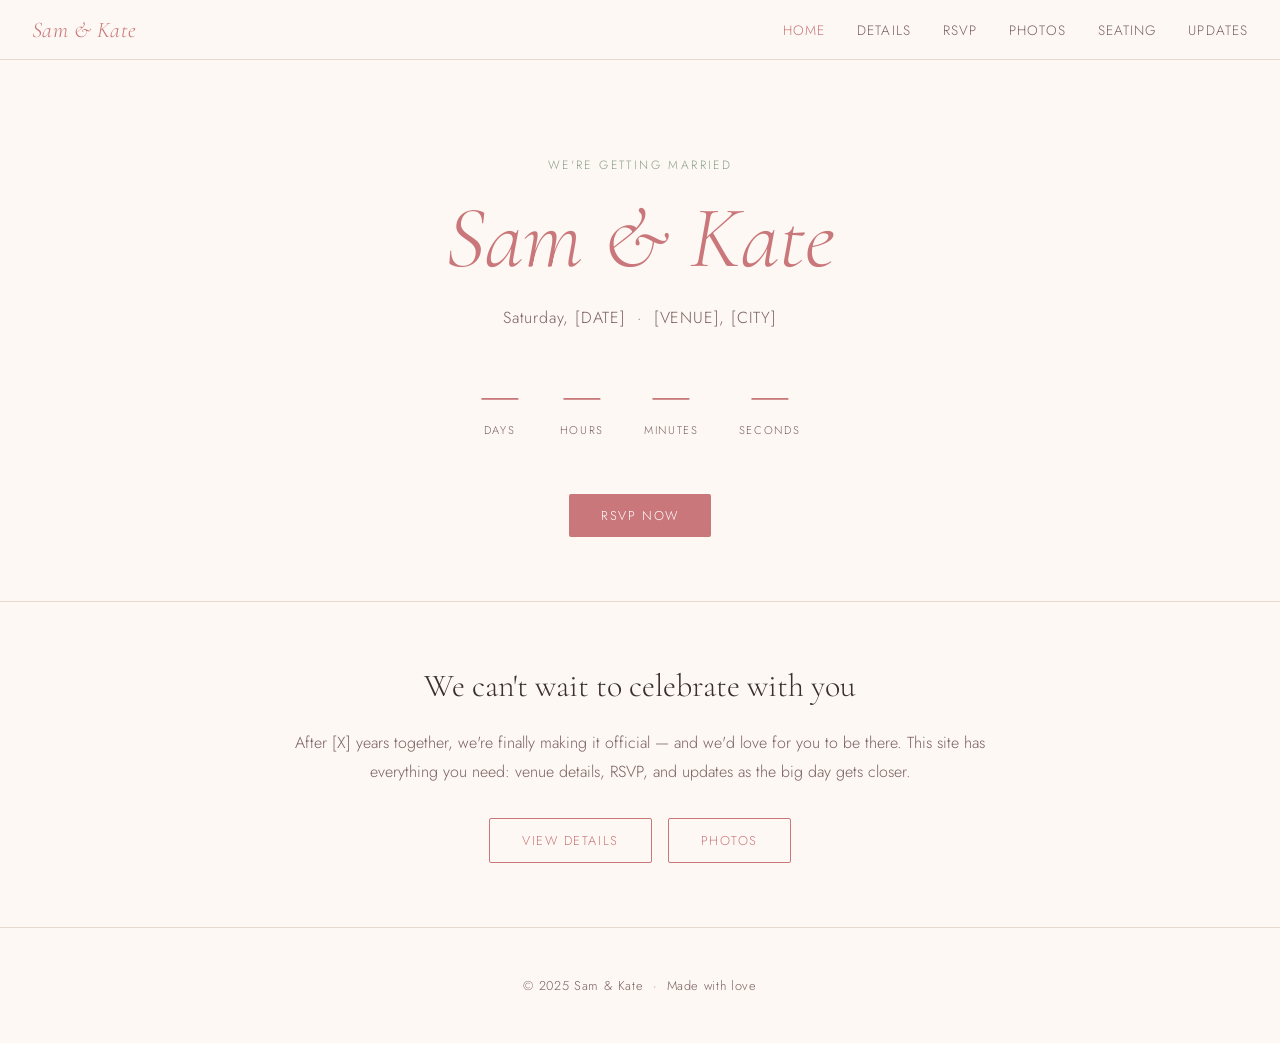
==== index.html @ 3dc7e6ca "Add full website skeleton — all pages + shared styles" ====
<!DOCTYPE html>
<html lang="en">
<head>
  <meta charset="UTF-8">
  <meta name="viewport" content="width=device-width, initial-scale=1.0">
  <title>Sam &amp; Kate — Wedding</title>
  <link rel="stylesheet" href="style.css">
</head>
<body>

  <nav>
    <a class="wordmark" href="index.html">Sam &amp; Kate</a>
    <button class="nav-toggle" aria-label="Menu" onclick="document.querySelector('nav ul').classList.toggle('open')">
      <span></span><span></span><span></span>
    </button>
    <ul>
      <li><a href="index.html" class="active">Home</a></li>
      <li><a href="details.html">Details</a></li>
      <li><a href="rsvp.html">RSVP</a></li>
      <li><a href="photos.html">Photos</a></li>
      <li><a href="seating.html">Seating</a></li>
      <li><a href="updates.html">Updates</a></li>
    </ul>
  </nav>

  <div class="page-hero" style="padding-top: 6rem; padding-bottom: 4rem;">
    <p class="eyebrow">We're getting married</p>
    <h1><em>Sam &amp; Kate</em></h1>
    <p class="sub">Saturday, [DATE] &nbsp;·&nbsp; [VENUE], [CITY]</p>

    <div id="countdown">
      <div class="unit"><div class="num" id="cd-days">—</div><div class="label">Days</div></div>
      <div class="unit"><div class="num" id="cd-hours">—</div><div class="label">Hours</div></div>
      <div class="unit"><div class="num" id="cd-mins">—</div><div class="label">Minutes</div></div>
      <div class="unit"><div class="num" id="cd-secs">—</div><div class="label">Seconds</div></div>
    </div>

    <a href="rsvp.html" class="btn" style="margin-top: 1rem;">RSVP Now</a>
  </div>

  <div class="section" style="text-align: center;">
    <h2>We can't wait to celebrate with you</h2>
    <p>After [X] years together, we're finally making it official — and we'd love for you to be there. This site has everything you need: venue details, RSVP, and updates as the big day gets closer.</p>
    <div style="margin-top: 2rem; display: flex; gap: 1rem; justify-content: center; flex-wrap: wrap;">
      <a href="details.html" class="btn btn-outline">View Details</a>
      <a href="photos.html" class="btn btn-outline">Photos</a>
    </div>
  </div>

  <footer>
    &copy; 2025 Sam &amp; Kate &nbsp;·&nbsp; Made with love
  </footer>

  <script>
    // Update [DATE] to your actual wedding date, e.g. new Date('2025-11-15T14:00:00')
    const weddingDate = new Date('[WEDDING_DATE]');

    function tick() {
      const now = new Date();
      const diff = weddingDate - now;
      if (isNaN(diff) || diff <= 0) return;
      const d = Math.floor(diff / 864e5);
      const h = Math.floor((diff % 864e5) / 36e5);
      const m = Math.floor((diff % 36e5) / 6e4);
      const s = Math.floor((diff % 6e4) / 1e3);
      document.getElementById('cd-days').textContent  = d;
      document.getElementById('cd-hours').textContent = String(h).padStart(2,'0');
      document.getElementById('cd-mins').textContent  = String(m).padStart(2,'0');
      document.getElementById('cd-secs').textContent  = String(s).padStart(2,'0');
    }
    tick();
    setInterval(tick, 1000);
  </script>

</body>
</html>
---- style.css ----
@import url('https://fonts.googleapis.com/css2?family=Cormorant+Garamond:ital,wght@0,300;0,400;1,300;1,400&family=Jost:wght@300;400&display=swap');

:root {
  --rose:    #c9777a;
  --rose-lt: #f0d9d9;
  --sage:    #8a9e8a;
  --cream:   #fdf8f3;
  --dark:    #3a2e2e;
  --mid:     #7a6060;
  --border:  #e8d8d0;
}

*, *::before, *::after { box-sizing: border-box; margin: 0; padding: 0; }

body {
  font-family: 'Jost', sans-serif;
  font-weight: 300;
  background: var(--cream);
  color: var(--dark);
  min-height: 100vh;
}

/* ── Nav ── */
nav {
  position: sticky;
  top: 0;
  z-index: 100;
  background: var(--cream);
  border-bottom: 1px solid var(--border);
  padding: 1rem 2rem;
  display: flex;
  align-items: center;
  justify-content: space-between;
}

nav .wordmark {
  font-family: 'Cormorant Garamond', serif;
  font-style: italic;
  font-size: 1.4rem;
  color: var(--rose);
  text-decoration: none;
  letter-spacing: 0.02em;
}

nav ul {
  list-style: none;
  display: flex;
  gap: 2rem;
}

nav ul a {
  text-decoration: none;
  color: var(--mid);
  font-size: 0.85rem;
  letter-spacing: 0.08em;
  text-transform: uppercase;
  transition: color 0.2s;
}

nav ul a:hover,
nav ul a.active { color: var(--rose); }

/* hamburger (mobile) */
.nav-toggle { display: none; background: none; border: none; cursor: pointer; }
.nav-toggle span {
  display: block; width: 22px; height: 1.5px;
  background: var(--dark); margin: 5px 0; transition: 0.3s;
}

/* ── Page sections ── */
.page-hero {
  text-align: center;
  padding: 5rem 2rem 3rem;
  border-bottom: 1px solid var(--border);
}

.page-hero .eyebrow {
  font-size: 0.75rem;
  letter-spacing: 0.2em;
  text-transform: uppercase;
  color: var(--sage);
  margin-bottom: 1rem;
}

.page-hero h1 {
  font-family: 'Cormorant Garamond', serif;
  font-size: clamp(2.8rem, 8vw, 5.5rem);
  font-weight: 300;
  line-height: 1.1;
  color: var(--dark);
}

.page-hero h1 em {
  font-style: italic;
  color: var(--rose);
}

.page-hero .sub {
  margin-top: 1.2rem;
  color: var(--mid);
  font-size: 1rem;
  letter-spacing: 0.05em;
}

.section {
  max-width: 800px;
  margin: 0 auto;
  padding: 4rem 2rem;
}

.section + .section { border-top: 1px solid var(--border); }

.section h2 {
  font-family: 'Cormorant Garamond', serif;
  font-size: 2rem;
  font-weight: 300;
  margin-bottom: 1.5rem;
  color: var(--dark);
}

.section p {
  line-height: 1.8;
  color: var(--mid);
  margin-bottom: 1rem;
}

/* ── Countdown ── */
#countdown {
  display: flex;
  justify-content: center;
  gap: 2.5rem;
  margin: 2.5rem 0;
}

#countdown .unit { text-align: center; }

#countdown .num {
  font-family: 'Cormorant Garamond', serif;
  font-size: 3rem;
  line-height: 1;
  color: var(--rose);
}

#countdown .label {
  font-size: 0.7rem;
  letter-spacing: 0.15em;
  text-transform: uppercase;
  color: var(--mid);
  margin-top: 0.3rem;
}

/* ── Detail cards ── */
.detail-grid {
  display: grid;
  grid-template-columns: repeat(auto-fit, minmax(280px, 1fr));
  gap: 1.5rem;
  margin-top: 2rem;
}

.detail-card {
  border: 1px solid var(--border);
  border-radius: 4px;
  padding: 2rem;
  background: #fff;
}

.detail-card h3 {
  font-family: 'Cormorant Garamond', serif;
  font-size: 1.3rem;
  margin-bottom: 0.8rem;
  color: var(--dark);
}

.detail-card p {
  font-size: 0.9rem;
  line-height: 1.7;
  color: var(--mid);
  margin: 0;
}

/* ── Button ── */
.btn {
  display: inline-block;
  padding: 0.75rem 2rem;
  background: var(--rose);
  color: #fff;
  text-decoration: none;
  font-size: 0.8rem;
  letter-spacing: 0.12em;
  text-transform: uppercase;
  border-radius: 2px;
  border: none;
  cursor: pointer;
  transition: background 0.2s;
}

.btn:hover { background: #b56568; }

.btn-outline {
  background: transparent;
  color: var(--rose);
  border: 1px solid var(--rose);
}

.btn-outline:hover { background: var(--rose-lt); }

/* ── RSVP iframe ── */
.rsvp-embed {
  width: 100%;
  border: none;
  border-radius: 4px;
  min-height: 900px;
}

/* ── Photo grid placeholder ── */
.photo-placeholder {
  background: var(--rose-lt);
  border-radius: 4px;
  padding: 4rem 2rem;
  text-align: center;
  color: var(--mid);
  font-size: 0.9rem;
}

/* ── Updates list ── */
.updates-list { list-style: none; }

.updates-list li {
  padding: 1.5rem 0;
  border-bottom: 1px solid var(--border);
  display: grid;
  grid-template-columns: 100px 1fr;
  gap: 1.5rem;
}

.updates-list .date {
  font-size: 0.75rem;
  letter-spacing: 0.1em;
  text-transform: uppercase;
  color: var(--sage);
  padding-top: 0.2rem;
}

.updates-list .body { color: var(--mid); line-height: 1.7; }
.updates-list .body strong { color: var(--dark); font-weight: 400; display: block; margin-bottom: 0.3rem; }

/* ── Footer ── */
footer {
  text-align: center;
  padding: 3rem 2rem;
  border-top: 1px solid var(--border);
  font-size: 0.8rem;
  color: var(--mid);
  letter-spacing: 0.05em;
}

/* ── Mobile ── */
@media (max-width: 640px) {
  nav ul { display: none; flex-direction: column; gap: 1rem; }
  nav ul.open { display: flex; position: absolute; top: 60px; left: 0; right: 0; background: var(--cream); padding: 1.5rem 2rem; border-bottom: 1px solid var(--border); }
  .nav-toggle { display: block; }

  #countdown { gap: 1.2rem; }
  #countdown .num { font-size: 2.2rem; }

  .updates-list li { grid-template-columns: 1fr; gap: 0.3rem; }
}
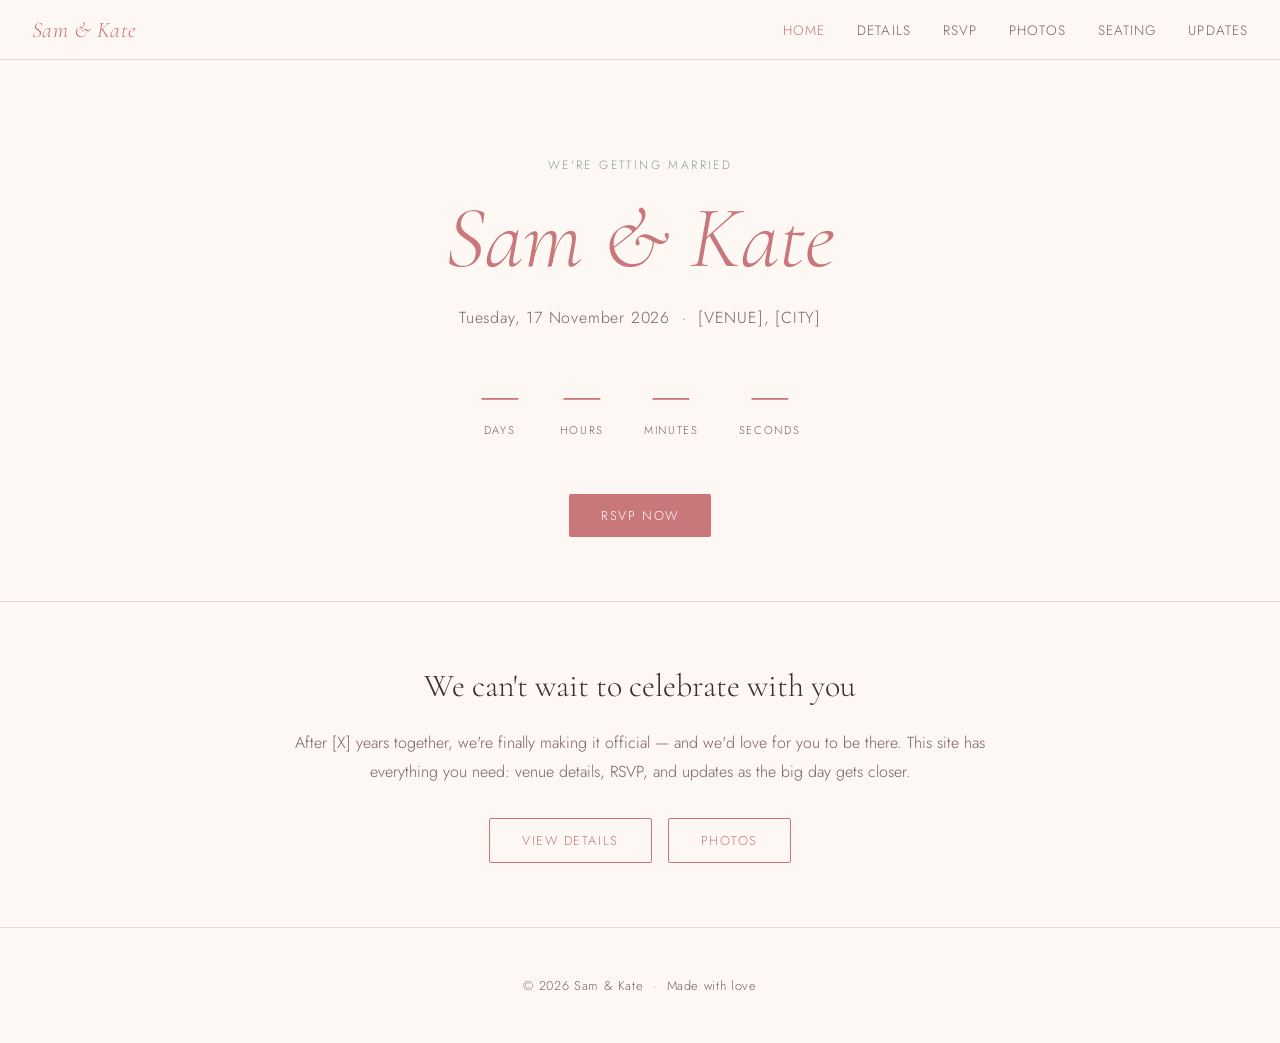
==== commit aa7b9277: "Set wedding date to 17 November 2026, update footers to 2026" ====
--- a/index.html
+++ b/index.html
@@ -26,7 +26,7 @@
   <div class="page-hero" style="padding-top: 6rem; padding-bottom: 4rem;">
     <p class="eyebrow">We're getting married</p>
     <h1><em>Sam &amp; Kate</em></h1>
-    <p class="sub">Saturday, [DATE] &nbsp;·&nbsp; [VENUE], [CITY]</p>
+    <p class="sub">Tuesday, 17 November 2026 &nbsp;·&nbsp; [VENUE], [CITY]</p>
 
     <div id="countdown">
       <div class="unit"><div class="num" id="cd-days">—</div><div class="label">Days</div></div>
@@ -48,12 +48,12 @@
   </div>
 
   <footer>
-    &copy; 2025 Sam &amp; Kate &nbsp;·&nbsp; Made with love
+    &copy; 2026 Sam &amp; Kate &nbsp;·&nbsp; Made with love
   </footer>
 
   <script>
     // Update [DATE] to your actual wedding date, e.g. new Date('2025-11-15T14:00:00')
-    const weddingDate = new Date('[WEDDING_DATE]');
+    const weddingDate = new Date('2026-11-17T14:00:00');
 
     function tick() {
       const now = new Date();
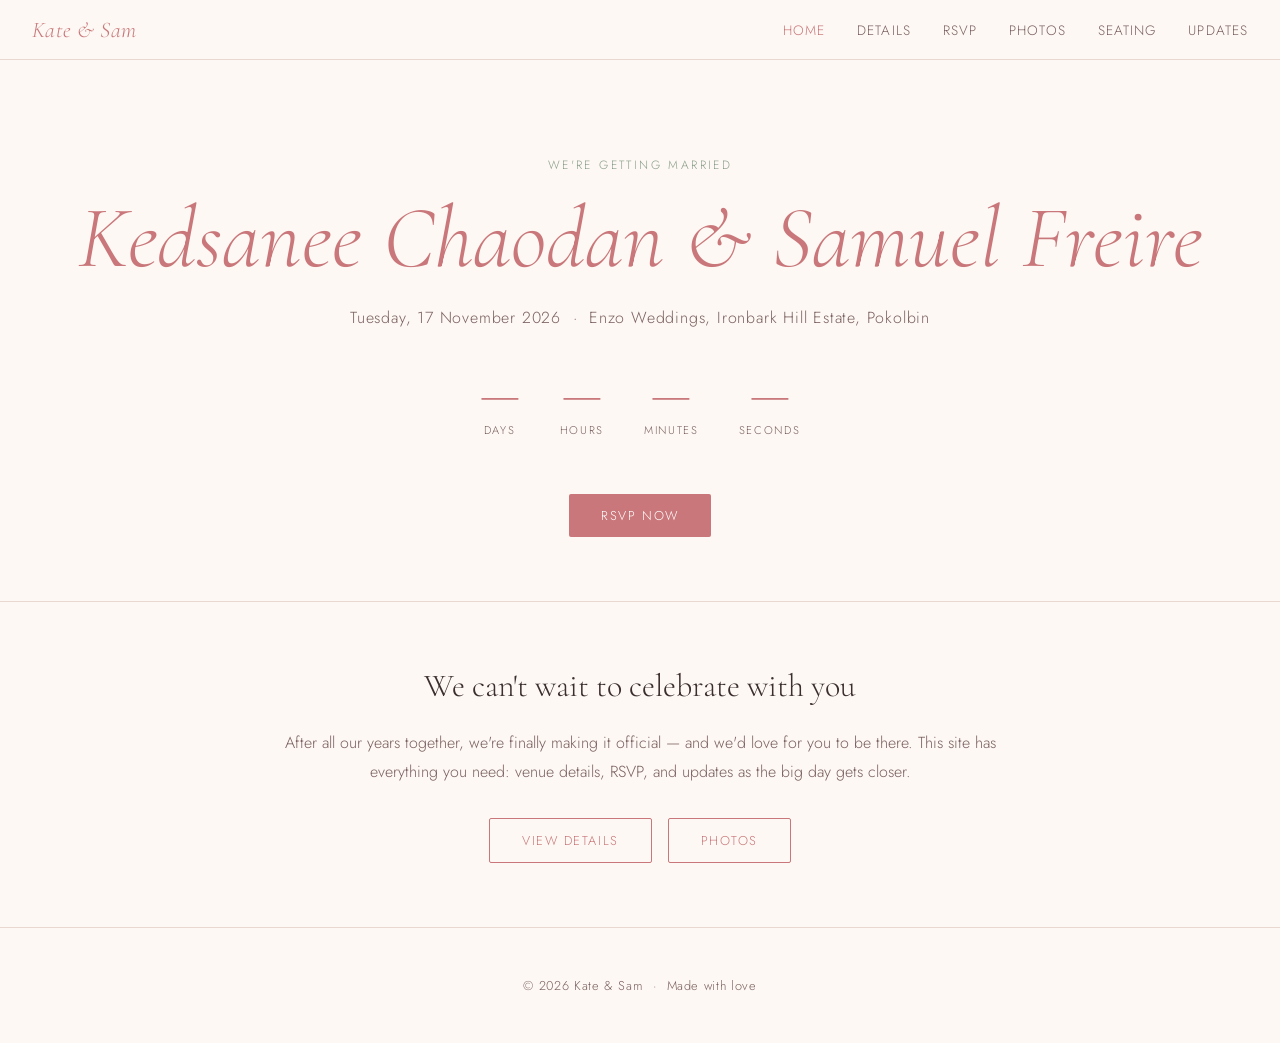
==== commit bcdd009f: "Fill placeholders from invitation scans; use Kate & Sam display name - Display name Sam & Kate -> Ka" ====
--- a/index.html
+++ b/index.html
@@ -3,13 +3,13 @@
 <head>
   <meta charset="UTF-8">
   <meta name="viewport" content="width=device-width, initial-scale=1.0">
-  <title>Sam &amp; Kate — Wedding</title>
+  <title>Kate &amp; Sam — Wedding</title>
   <link rel="stylesheet" href="style.css">
 </head>
 <body>
 
   <nav>
-    <a class="wordmark" href="index.html">Sam &amp; Kate</a>
+    <a class="wordmark" href="index.html">Kate &amp; Sam</a>
     <button class="nav-toggle" aria-label="Menu" onclick="document.querySelector('nav ul').classList.toggle('open')">
       <span></span><span></span><span></span>
     </button>
@@ -25,8 +25,8 @@
 
   <div class="page-hero" style="padding-top: 6rem; padding-bottom: 4rem;">
     <p class="eyebrow">We're getting married</p>
-    <h1><em>Sam &amp; Kate</em></h1>
-    <p class="sub">Tuesday, 17 November 2026 &nbsp;·&nbsp; [VENUE], [CITY]</p>
+    <h1><em>Kedsanee Chaodan &amp; Samuel Freire</em></h1>
+    <p class="sub">Tuesday, 17 November 2026 &nbsp;·&nbsp; Enzo Weddings, Ironbark Hill Estate, Pokolbin</p>
 
     <div id="countdown">
       <div class="unit"><div class="num" id="cd-days">—</div><div class="label">Days</div></div>
@@ -40,7 +40,7 @@
 
   <div class="section" style="text-align: center;">
     <h2>We can't wait to celebrate with you</h2>
-    <p>After [X] years together, we're finally making it official — and we'd love for you to be there. This site has everything you need: venue details, RSVP, and updates as the big day gets closer.</p>
+    <p>After all our years together, we're finally making it official — and we'd love for you to be there. This site has everything you need: venue details, RSVP, and updates as the big day gets closer.</p>
     <div style="margin-top: 2rem; display: flex; gap: 1rem; justify-content: center; flex-wrap: wrap;">
       <a href="details.html" class="btn btn-outline">View Details</a>
       <a href="photos.html" class="btn btn-outline">Photos</a>
@@ -48,12 +48,12 @@
   </div>
 
   <footer>
-    &copy; 2026 Sam &amp; Kate &nbsp;·&nbsp; Made with love
+    &copy; 2026 Kate &amp; Sam &nbsp;·&nbsp; Made with love
   </footer>
 
   <script>
-    // Update [DATE] to your actual wedding date, e.g. new Date('2025-11-15T14:00:00')
-    const weddingDate = new Date('2026-11-17T14:00:00');
+    // Wedding starts from 3:30 PM on Tuesday 17 November 2026 (Hunter Valley, AEDT).
+    const weddingDate = new Date('2026-11-17T15:30:00+11:00');
 
     function tick() {
       const now = new Date();
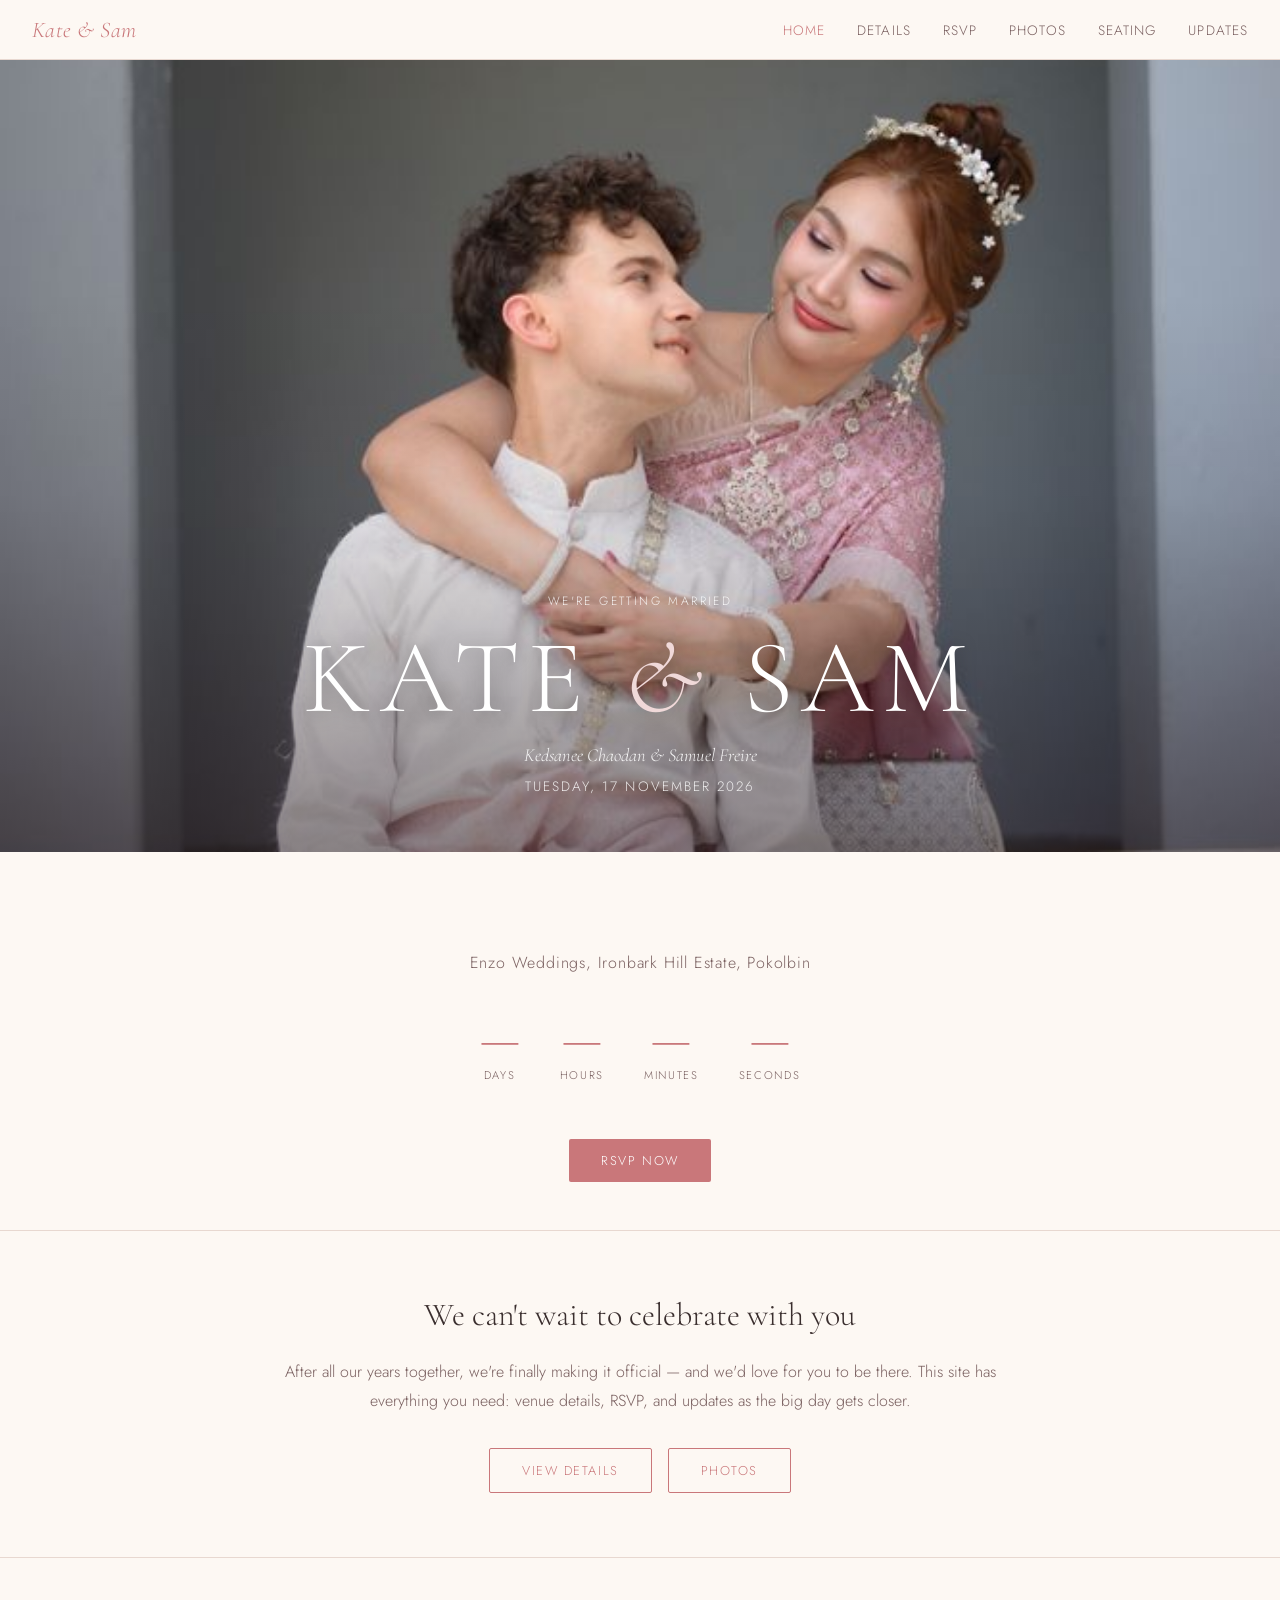
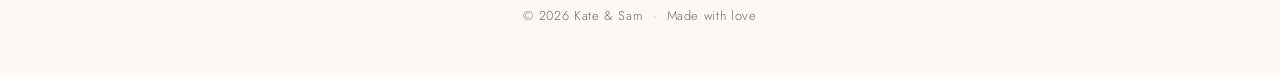
==== commit fadab461: "Redesign home hero and Details page - Full-bleed cover photo hero on the home page with names and da" ====
--- a/index.html
+++ b/index.html
@@ -23,10 +23,21 @@
     </ul>
   </nav>
 
-  <div class="page-hero" style="padding-top: 6rem; padding-bottom: 4rem;">
-    <p class="eyebrow">We're getting married</p>
-    <h1><em>Kedsanee Chaodan &amp; Samuel Freire</em></h1>
-    <p class="sub">Tuesday, 17 November 2026 &nbsp;·&nbsp; Enzo Weddings, Ironbark Hill Estate, Pokolbin</p>
+  <header class="cover">
+    <picture>
+      <source media="(max-width: 640px)" srcset="images/cover-sm.jpg">
+      <img src="images/cover.jpg" alt="Kate and Sam" fetchpriority="high">
+    </picture>
+    <div class="cover-text">
+      <p class="eyebrow">We're getting married</p>
+      <h1>Kate <em>&amp;</em> Sam</h1>
+      <p class="cover-names">Kedsanee Chaodan &amp; Samuel Freire</p>
+      <p class="cover-date">Tuesday, 17 November 2026</p>
+    </div>
+  </header>
+
+  <div class="page-hero home-intro">
+    <p class="sub">Enzo Weddings, Ironbark Hill Estate, Pokolbin</p>
 
     <div id="countdown">
       <div class="unit"><div class="num" id="cd-days">—</div><div class="label">Days</div></div>
--- a/style.css
+++ b/style.css
@@ -1,4 +1,4 @@
-@import url('https://fonts.googleapis.com/css2?family=Cormorant+Garamond:ital,wght@0,300;0,400;1,300;1,400&family=Jost:wght@300;400&display=swap');
+@import url('https://fonts.googleapis.com/css2?family=Cormorant+Garamond:ital,wght@0,300;0,400;0,600;1,300;1,400&family=Jost:wght@300;400&display=swap');
 
 :root {
   --rose:    #c9777a;
@@ -67,6 +67,255 @@
   background: var(--dark); margin: 5px 0; transition: 0.3s;
 }
 
+/* ── Cover photo hero (home) ── */
+.cover {
+  position: relative;
+  height: 88vh;
+  min-height: 520px;
+  overflow: hidden;
+  background: var(--dark);
+}
+
+.cover img {
+  width: 100%;
+  height: 100%;
+  object-fit: cover;
+  object-position: 50% 62%;
+  display: block;
+}
+
+.cover::after {
+  content: '';
+  position: absolute;
+  inset: 0;
+  background: linear-gradient(to top, rgba(40, 28, 30, 0.55) 0%, rgba(40, 28, 30, 0.1) 45%, rgba(40, 28, 30, 0) 70%);
+}
+
+.cover-text {
+  position: absolute;
+  left: 0; right: 0; bottom: 3.5rem;
+  z-index: 1;
+  text-align: center;
+  color: #fff;
+  padding: 0 1.5rem;
+}
+
+.cover-text .eyebrow {
+  font-size: 0.75rem;
+  letter-spacing: 0.2em;
+  text-transform: uppercase;
+  color: rgba(255, 255, 255, 0.85);
+  margin-bottom: 1rem;
+}
+
+.cover-text h1 {
+  font-family: 'Cormorant Garamond', serif;
+  font-size: clamp(3.2rem, 9vw, 6.5rem);
+  font-weight: 300;
+  letter-spacing: 0.08em;
+  line-height: 1;
+  text-transform: uppercase;
+  text-shadow: 0 2px 20px rgba(0, 0, 0, 0.3);
+}
+
+.cover-text h1 em {
+  font-style: italic;
+  text-transform: none;
+  color: var(--rose-lt);
+}
+
+.cover-text .cover-names {
+  font-family: 'Cormorant Garamond', serif;
+  font-style: italic;
+  font-size: 1.15rem;
+  margin-top: 0.9rem;
+  color: rgba(255, 255, 255, 0.9);
+}
+
+.cover-text .cover-date {
+  margin-top: 0.6rem;
+  font-size: 0.85rem;
+  letter-spacing: 0.15em;
+  text-transform: uppercase;
+  color: rgba(255, 255, 255, 0.85);
+}
+
+.home-intro { padding-top: 3rem; padding-bottom: 3.5rem; }
+
+/* ── Venue (invitation-style stack) ── */
+.venue-block { margin-top: 2.5rem; }
+
+.venue h2 { margin-bottom: 0.5rem; }
+
+.script {
+  font-family: 'Cormorant Garamond', serif;
+  font-style: italic;
+  font-weight: 300;
+  font-size: 2.1rem;
+  color: var(--rose);
+  margin-bottom: 0.6rem;
+  line-height: 1;
+}
+
+.venue-lead {
+  font-family: 'Cormorant Garamond', serif;
+  font-size: 1.25rem;
+  line-height: 1.55;
+  color: var(--dark);
+  margin-bottom: 0.6rem;
+}
+
+.venue-note {
+  font-size: 0.9rem;
+  max-width: 460px;
+  margin: 0 auto 0.8rem;
+}
+
+.venue-sketch {
+  display: block;
+  width: min(360px, 90%);
+  margin: 0.5rem auto 1.2rem;
+}
+
+.venue-divider {
+  display: block;
+  width: 1px;
+  height: 3.5rem;
+  margin: 3rem auto 0.5rem;
+  background: var(--rose);
+  opacity: 0.5;
+}
+
+.btn-pill {
+  border-radius: 999px;
+  padding: 0.6rem 2rem;
+  font-size: 0.72rem;
+  letter-spacing: 0.2em;
+  margin-top: 0.4rem;
+}
+
+/* ── Coach schedule ── */
+.coach {
+  max-width: 480px;
+  margin: 2rem auto 0;
+  text-align: left;
+}
+
+.coach h4 {
+  font-size: 0.72rem;
+  letter-spacing: 0.2em;
+  text-transform: uppercase;
+  color: var(--sage);
+  text-align: center;
+  margin-bottom: 0.8rem;
+}
+
+.stops { list-style: none; border-top: 1px solid var(--border); }
+
+.stops li {
+  display: grid;
+  grid-template-columns: 70px 1fr auto;
+  gap: 1rem;
+  align-items: center;
+  padding: 0.8rem 0;
+  border-bottom: 1px solid var(--border);
+}
+
+.stop-time {
+  font-family: 'Cormorant Garamond', serif;
+  font-weight: 600;
+  font-size: 1.05rem;
+  color: var(--dark);
+}
+
+.stop-body { display: flex; flex-direction: column; gap: 0.1rem; }
+.stop-body strong { font-weight: 400; color: var(--dark); font-size: 0.9rem; }
+.stop-body span { font-size: 0.78rem; color: var(--mid); }
+
+.stop-map {
+  font-size: 0.65rem;
+  letter-spacing: 0.15em;
+  text-transform: uppercase;
+  color: var(--rose);
+  text-decoration: none;
+  border: 1px solid var(--rose);
+  border-radius: 999px;
+  padding: 0.35rem 0.9rem;
+  white-space: nowrap;
+  transition: background 0.2s;
+}
+
+.stop-map:hover { background: var(--rose-lt); }
+
+/* ── Run sheet timeline ── */
+.timeline {
+  list-style: none;
+  max-width: 560px;
+  margin: 3rem auto 0;
+  position: relative;
+}
+
+.timeline::before {
+  content: '';
+  position: absolute;
+  left: 50%;
+  top: 1.5rem; bottom: 1.5rem;
+  width: 1px;
+  background: var(--rose);
+  opacity: 0.5;
+  transform: translateX(-50%);
+}
+
+.timeline li {
+  display: grid;
+  grid-template-columns: 1fr 1fr;
+  align-items: center;
+  column-gap: 3rem;
+  position: relative;
+  padding: 1.1rem 0;
+}
+
+.timeline li::before {
+  content: '';
+  position: absolute;
+  left: 50%;
+  top: 50%;
+  width: 8px; height: 8px;
+  border-radius: 50%;
+  background: var(--rose);
+  transform: translate(-50%, -50%);
+}
+
+/* alternate sides: odd rows icon-left / text-right, even rows swapped */
+.timeline li:nth-child(odd)  .tl-icon { grid-column: 1; justify-self: end; }
+.timeline li:nth-child(odd)  .tl-text { grid-column: 2; text-align: left; }
+.timeline li:nth-child(even) .tl-icon { grid-column: 2; justify-self: start; }
+.timeline li:nth-child(even) .tl-text { grid-column: 1; text-align: right; grid-row: 1; }
+
+.tl-icon svg {
+  width: 44px; height: 44px;
+  fill: var(--dark);
+  opacity: 0.85;
+}
+
+.tl-text { display: flex; flex-direction: column; gap: 0.25rem; }
+
+.timeline .time {
+  font-family: 'Cormorant Garamond', serif;
+  font-weight: 600;
+  font-size: 1.3rem;
+  letter-spacing: 0.05em;
+  color: var(--dark);
+}
+
+.timeline .event {
+  font-size: 0.72rem;
+  letter-spacing: 0.15em;
+  text-transform: uppercase;
+  color: var(--mid);
+  line-height: 1.6;
+}
+
 /* ── Page sections ── */
 .page-hero {
   text-align: center;
@@ -177,6 +426,39 @@
   color: var(--mid);
   margin: 0;
 }
+
+/* ── Details page: centred text ── */
+.details-page .section,
+.details-page .detail-card { text-align: center; }
+
+/* ── Dress code swatches ── */
+.swatches {
+  list-style: none;
+  display: flex;
+  justify-content: center;
+  gap: 2.5rem;
+  margin-top: 1.5rem;
+}
+
+.swatches li {
+  display: flex;
+  flex-direction: column;
+  align-items: center;
+  gap: 0.6rem;
+}
+
+.swatch {
+  display: block;
+  width: 56px;
+  height: 56px;
+  border-radius: 50%;
+  border: 1px solid var(--border);
+  box-shadow: 0 2px 6px rgba(58, 46, 46, 0.08);
+}
+
+.swatch-pink  { background: #e8b4b8; }
+.swatch-grey  { background: #9a9a9a; }
+.swatch-black { background: #1f1a1a; }
 
 /* ── Button ── */
 .btn {
@@ -264,4 +546,16 @@
   #countdown .num { font-size: 2.2rem; }
 
   .updates-list li { grid-template-columns: 1fr; gap: 0.3rem; }
-}
+
+  .stops li { grid-template-columns: 60px 1fr; }
+  .stop-map { grid-column: 2; justify-self: start; }
+
+  .timeline li { column-gap: 1.5rem; padding: 0.9rem 0; }
+  .tl-icon svg { width: 36px; height: 36px; }
+  .timeline .event { font-size: 0.65rem; letter-spacing: 0.1em; }
+
+  .cover { height: 92vh; min-height: 560px; }
+  .cover img { object-position: 50% 55%; }
+  .cover-text { bottom: 2.5rem; }
+  .cover-text h1 { letter-spacing: 0.06em; }
+}
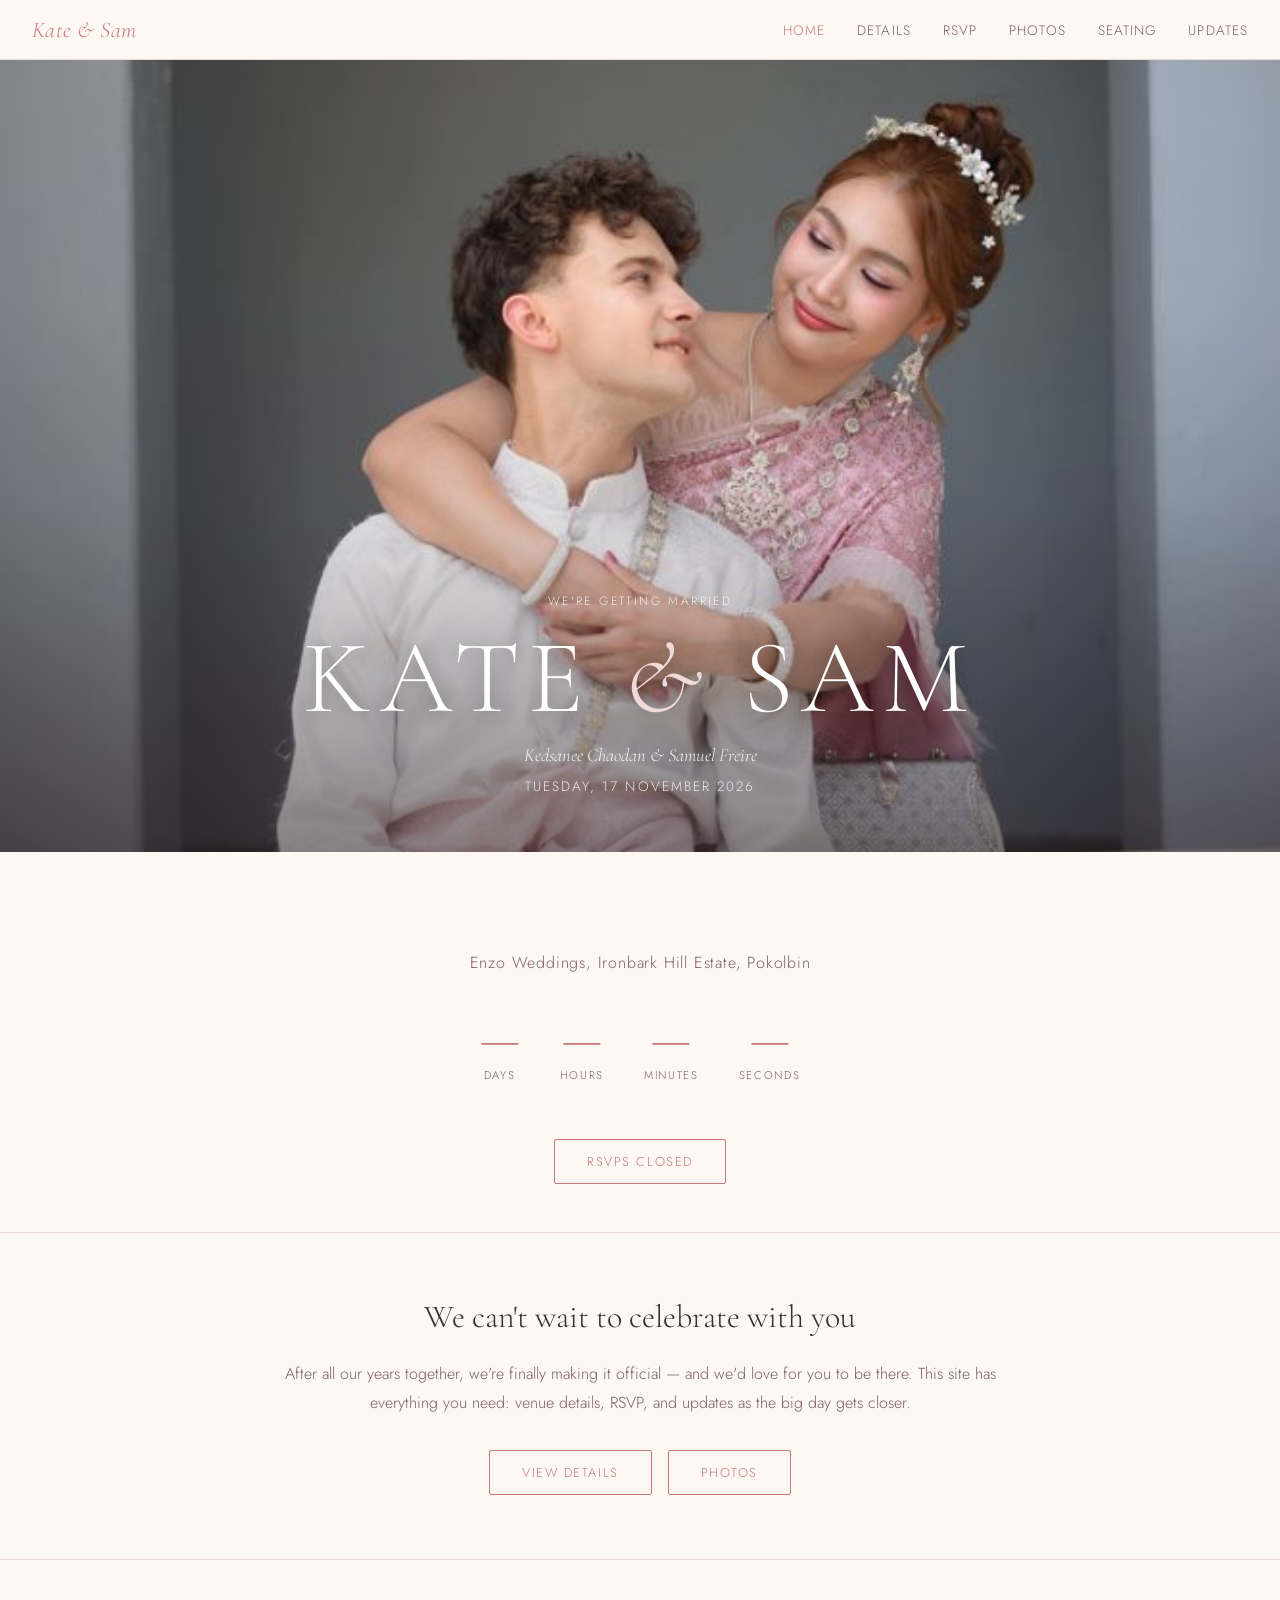
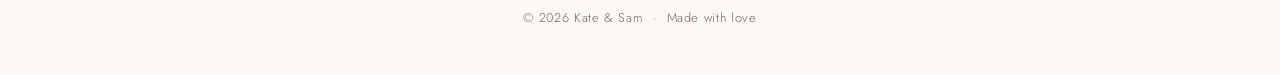
==== commit ee8d64ef: "Close RSVPs: replace form with closed notice Co-Authored-By: Claude Fable 5.1 <noreply@anthropic.com" ====
--- a/index.html
+++ b/index.html
@@ -4,7 +4,7 @@
   <meta charset="UTF-8">
   <meta name="viewport" content="width=device-width, initial-scale=1.0">
   <title>Kate &amp; Sam — Wedding</title>
-  <link rel="stylesheet" href="style.css">
+  <link rel="stylesheet" href="style.css?v=3">
 </head>
 <body>
 
@@ -46,7 +46,7 @@
       <div class="unit"><div class="num" id="cd-secs">—</div><div class="label">Seconds</div></div>
     </div>
 
-    <a href="rsvp.html" class="btn" style="margin-top: 1rem;">RSVP Now</a>
+    <a href="rsvp.html" class="btn btn-outline" style="margin-top: 1rem;">RSVPs Closed</a>
   </div>
 
   <div class="section" style="text-align: center;">
--- a/style.css
+++ b/style.css
@@ -431,34 +431,40 @@
 .details-page .section,
 .details-page .detail-card { text-align: center; }
 
-/* ── Dress code swatches ── */
-.swatches {
-  list-style: none;
+/* ── Dress code attire silhouettes ── */
+.attire {
   display: flex;
   justify-content: center;
+  align-items: stretch;
   gap: 2.5rem;
-  margin-top: 1.5rem;
-}
-
-.swatches li {
+  margin-top: 2.5rem;
+}
+
+.attire-group {
   display: flex;
   flex-direction: column;
   align-items: center;
-  gap: 0.6rem;
-}
-
-.swatch {
-  display: block;
-  width: 56px;
-  height: 56px;
-  border-radius: 50%;
-  border: 1px solid var(--border);
-  box-shadow: 0 2px 6px rgba(58, 46, 46, 0.08);
-}
-
-.swatch-pink  { background: #e8b4b8; }
-.swatch-grey  { background: #9a9a9a; }
-.swatch-black { background: #1f1a1a; }
+  gap: 1rem;
+}
+
+.attire-row {
+  display: flex;
+  align-items: flex-end;
+  gap: 1.4rem;
+  height: 64px;
+}
+
+.attire-row img { height: 64px; width: auto; display: block; }
+
+.attire-label {
+  font-size: 0.7rem;
+  letter-spacing: 0.2em;
+  text-transform: uppercase;
+  color: var(--sage);
+}
+
+.attire-sep { width: 1px; background: var(--border); }
+
 
 /* ── Button ── */
 .btn {
@@ -547,6 +553,9 @@
 
   .updates-list li { grid-template-columns: 1fr; gap: 0.3rem; }
 
+  .attire { flex-direction: column; gap: 2rem; align-items: center; }
+  .attire-sep { display: none; }
+
   .stops li { grid-template-columns: 60px 1fr; }
   .stop-map { grid-column: 2; justify-self: start; }
 
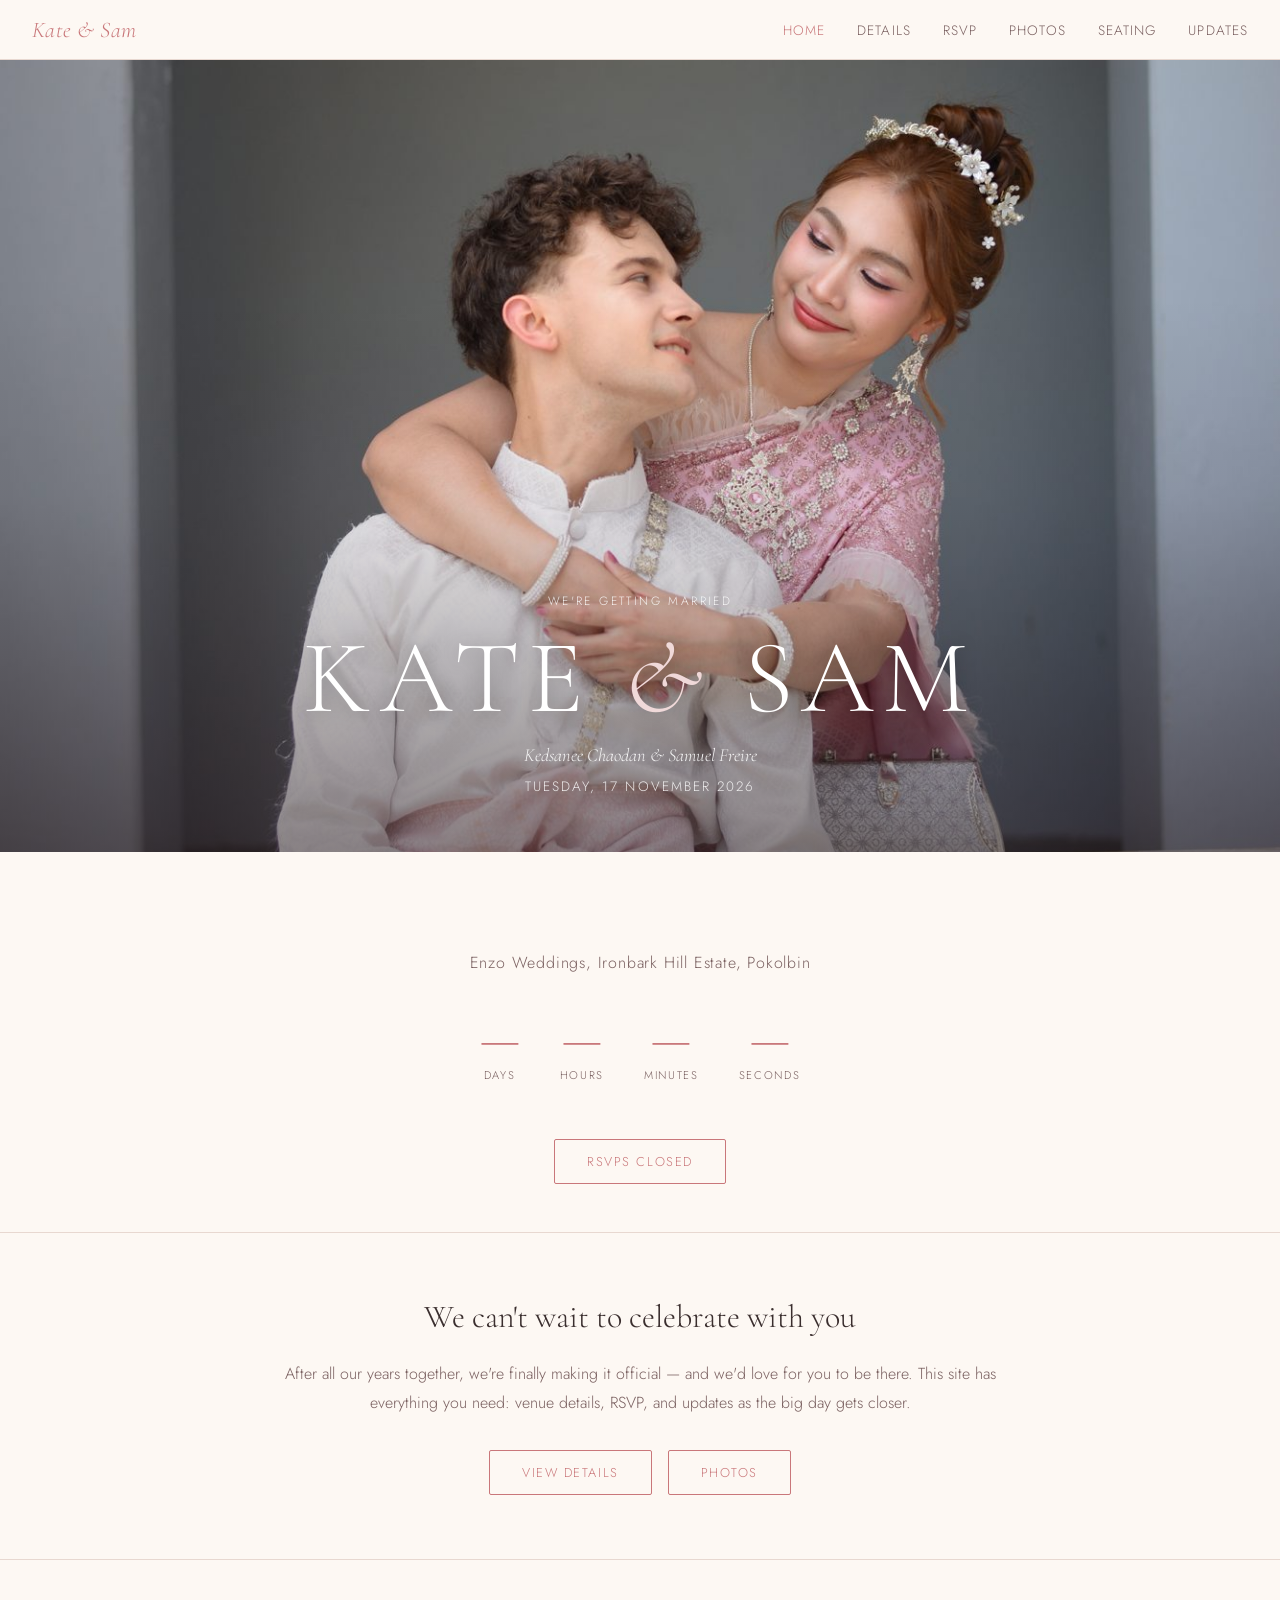
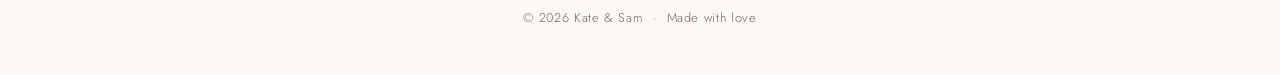
==== commit 50b66636: "Home/details: show RSVP Now button until late-RSVP deadline, then revert to RSVPs Closed Co-Authored" ====
--- a/index.html
+++ b/index.html
@@ -46,7 +46,7 @@
       <div class="unit"><div class="num" id="cd-secs">—</div><div class="label">Seconds</div></div>
     </div>
 
-    <a href="rsvp.html" class="btn btn-outline" style="margin-top: 1rem;">RSVPs Closed</a>
+    <a href="rsvp.html" class="btn btn-outline rsvp-btn" style="margin-top: 1rem;">RSVPs Closed</a>
   </div>
 
   <div class="section" style="text-align: center;">
@@ -83,5 +83,14 @@
     setInterval(tick, 1000);
   </script>
 
+  <script>
+    // Late RSVPs: show "RSVP Now" until Fri 6 Nov 2026 11:59 PM AEDT, then fall back to "RSVPs Closed"
+    if (Date.now() < new Date('2026-11-06T23:59:59+11:00').getTime()) {
+      document.querySelectorAll('.rsvp-btn').forEach(function (b) {
+        b.classList.remove('btn-outline');
+        b.textContent = 'RSVP Now';
+      });
+    }
+  </script>
 </body>
 </html>
